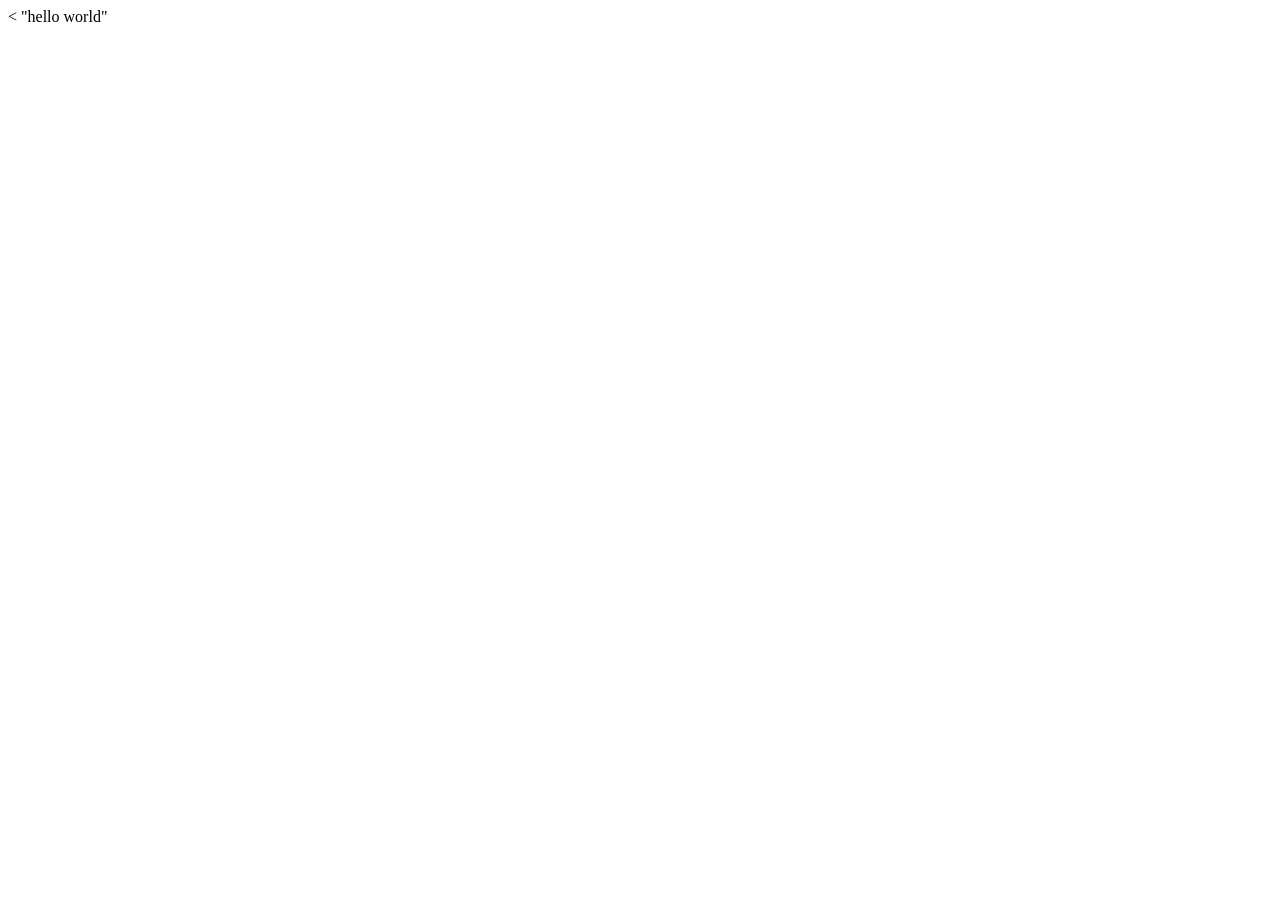
==== index.html @ 2d01280d "Menambahkan file index HTML" ====
<<!DOCTYPE html>
<html lang="en">
<head>
    <meta charset="UTF-8">
    <meta name="viewport" content="width=device-width, initial-scale=1.0">
    <title>Document</title>
</head>
<body>
    "hello world"
</body>
</html>
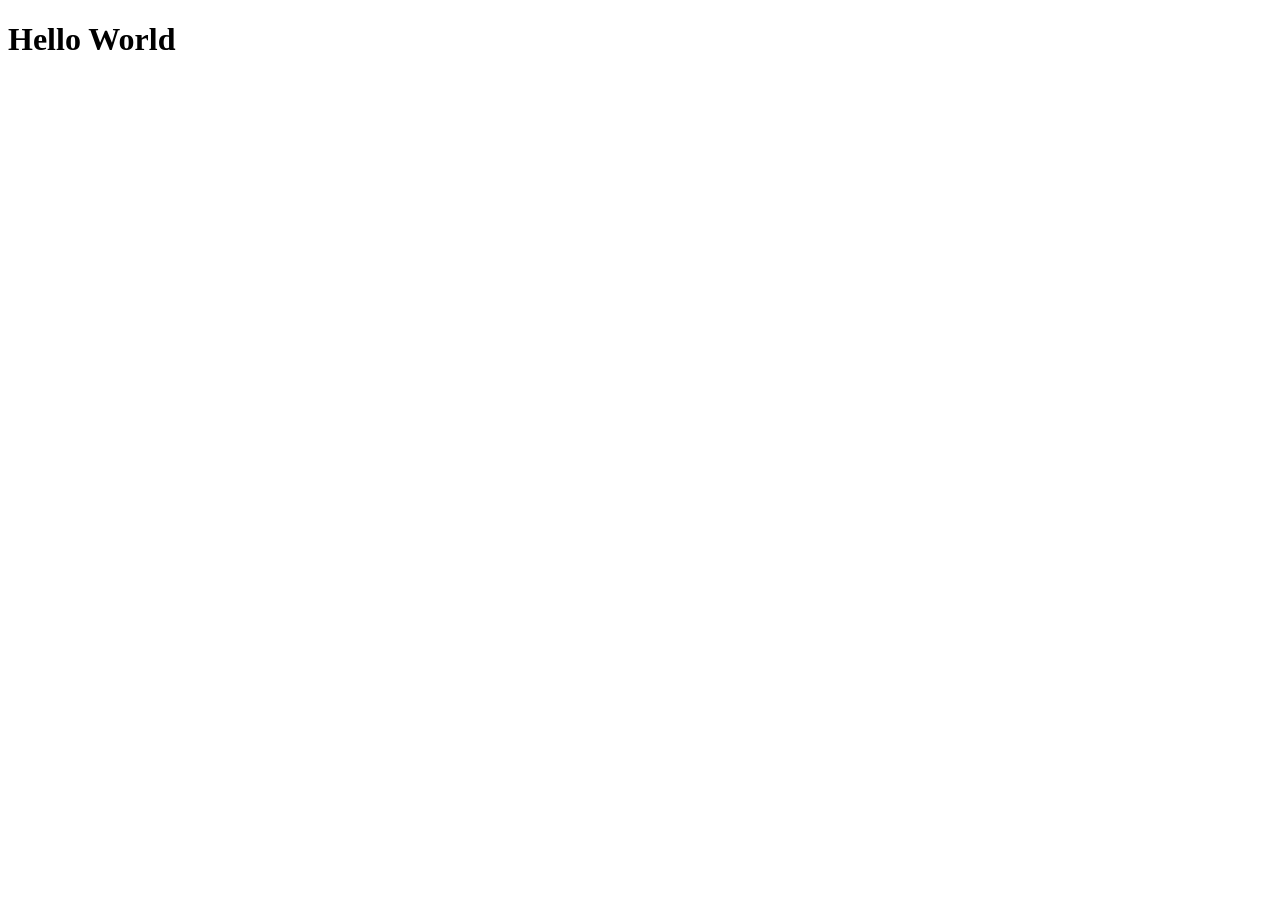
==== commit 793132a5: "Menambahkan halaman index" ====
--- a/index.html
+++ b/index.html
@@ -1,11 +1,11 @@
-<<!DOCTYPE html>
+<!DOCTYPE html>
 <html lang="en">
 <head>
     <meta charset="UTF-8">
     <meta name="viewport" content="width=device-width, initial-scale=1.0">
-    <title>Document</title>
+    <title>ICC Pertemuan 1</title>
 </head>
 <body>
-    "hello world"
+    <h1>Hello World</h1>
 </body>
 </html>
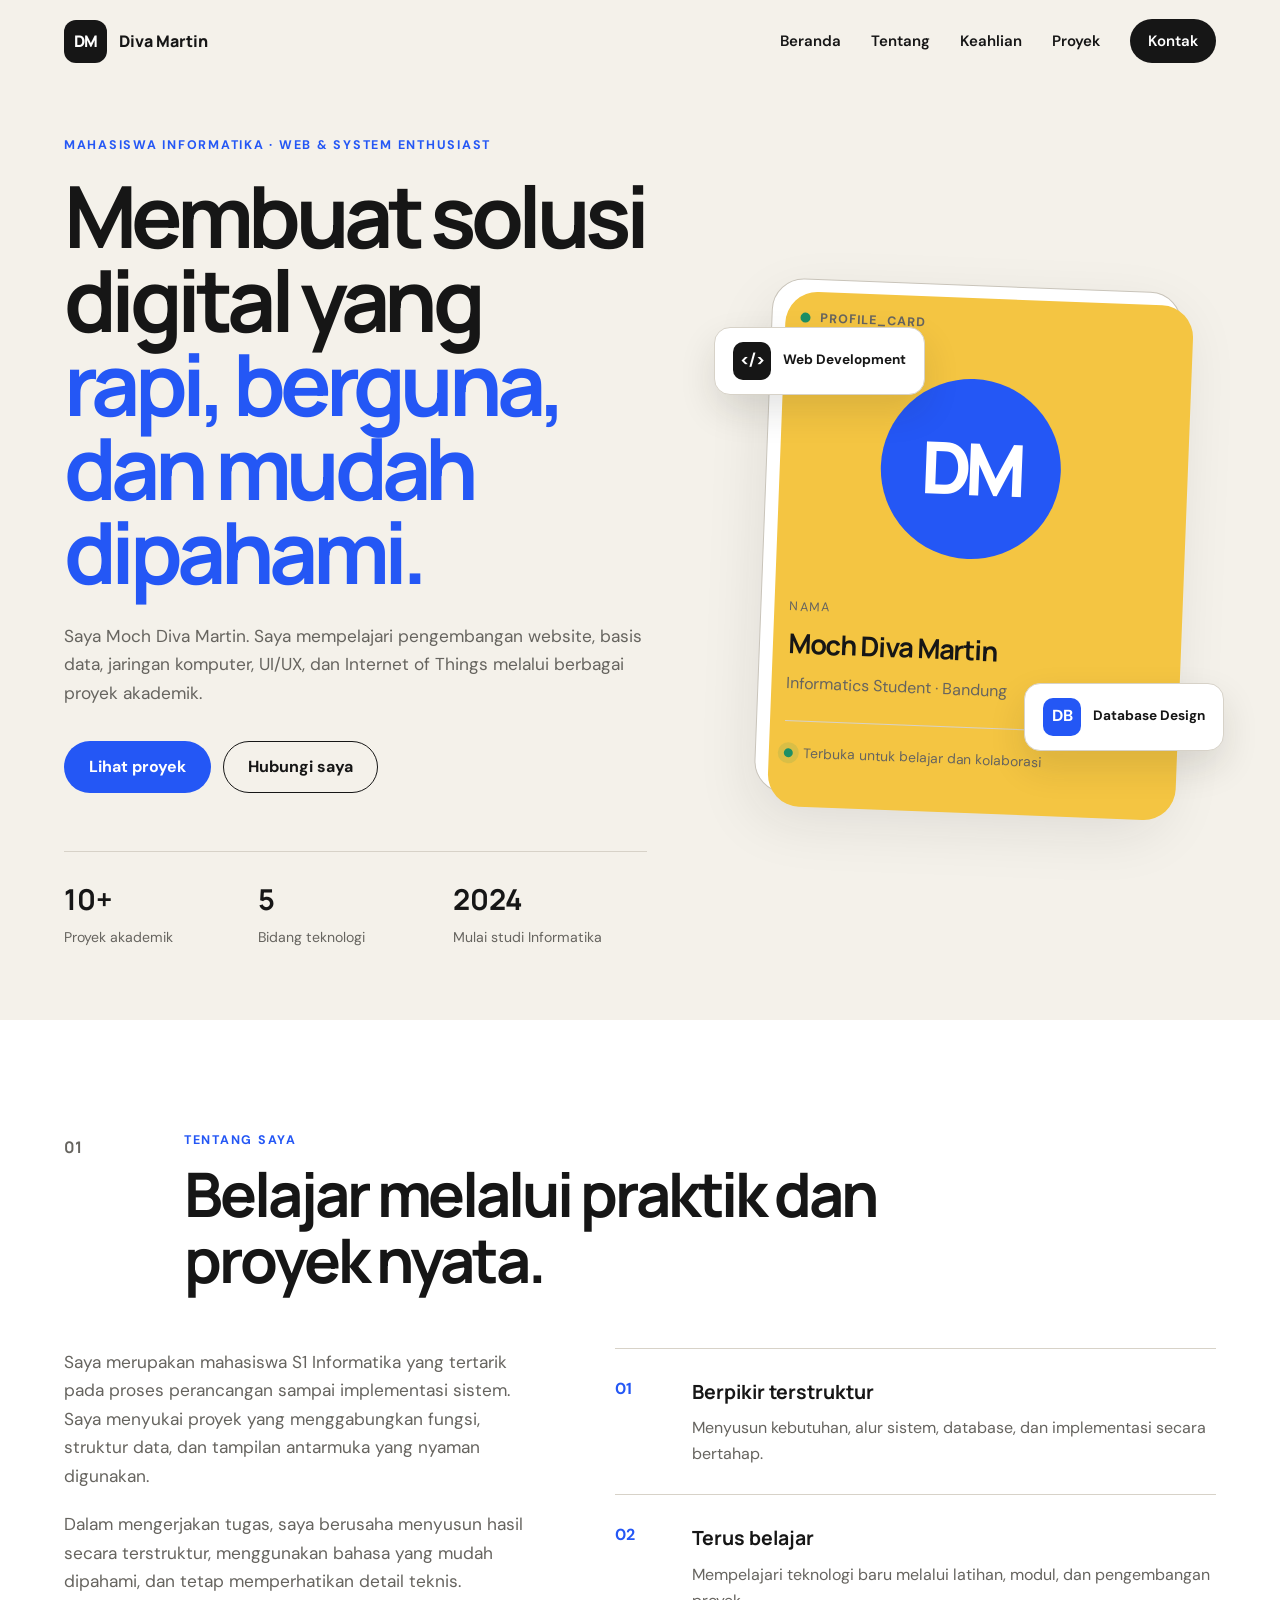
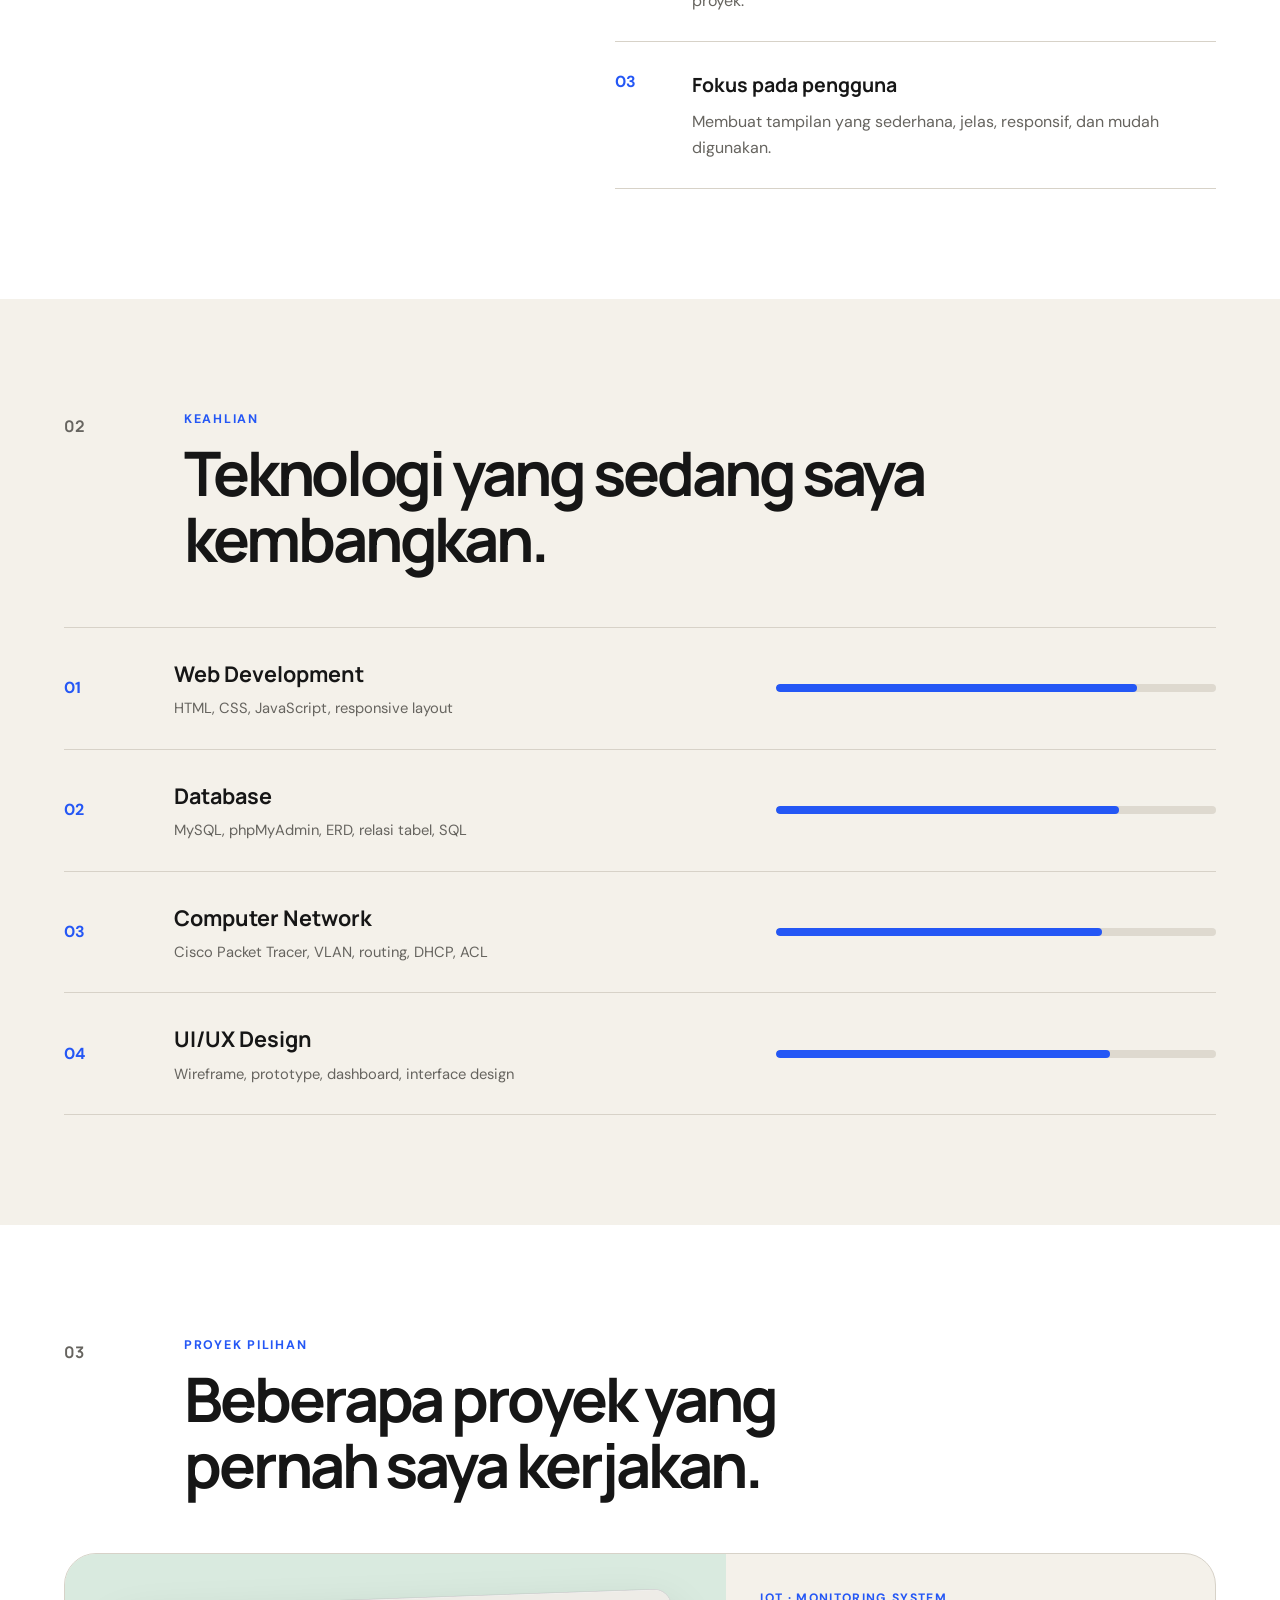
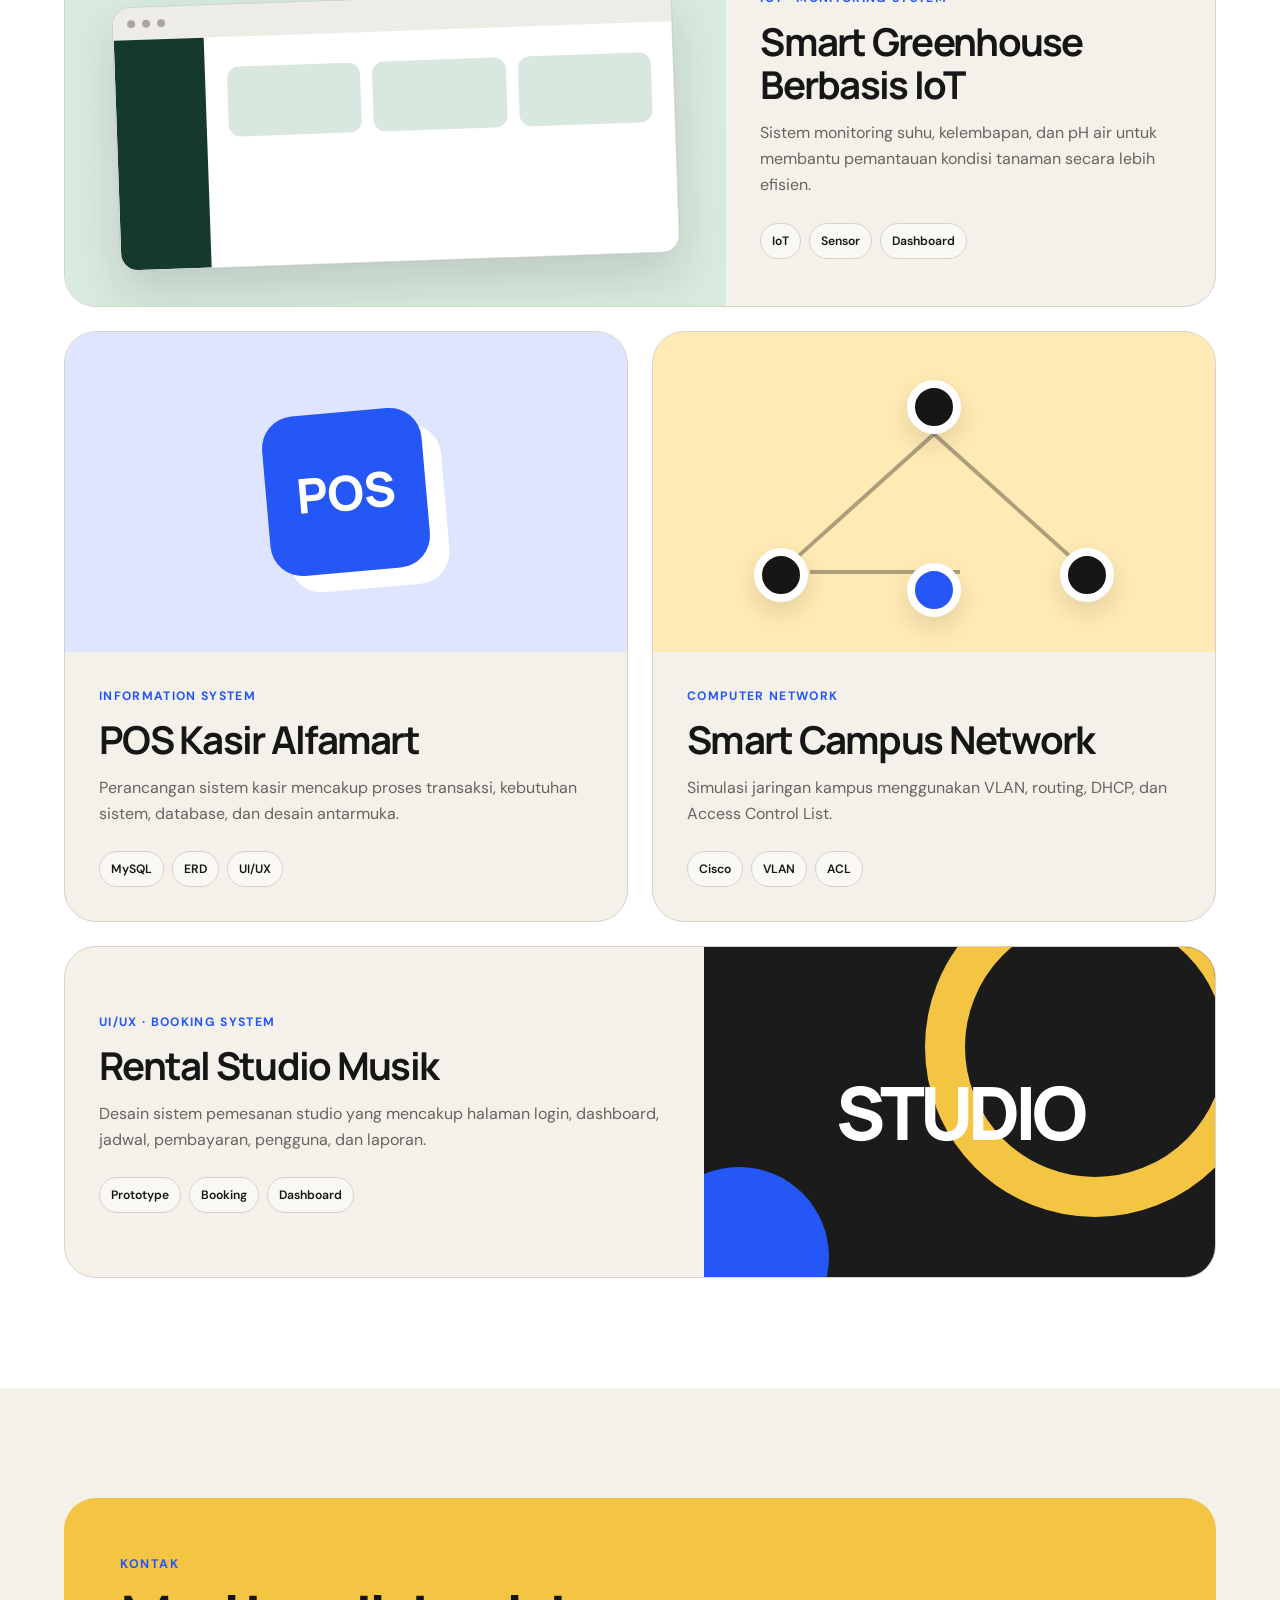
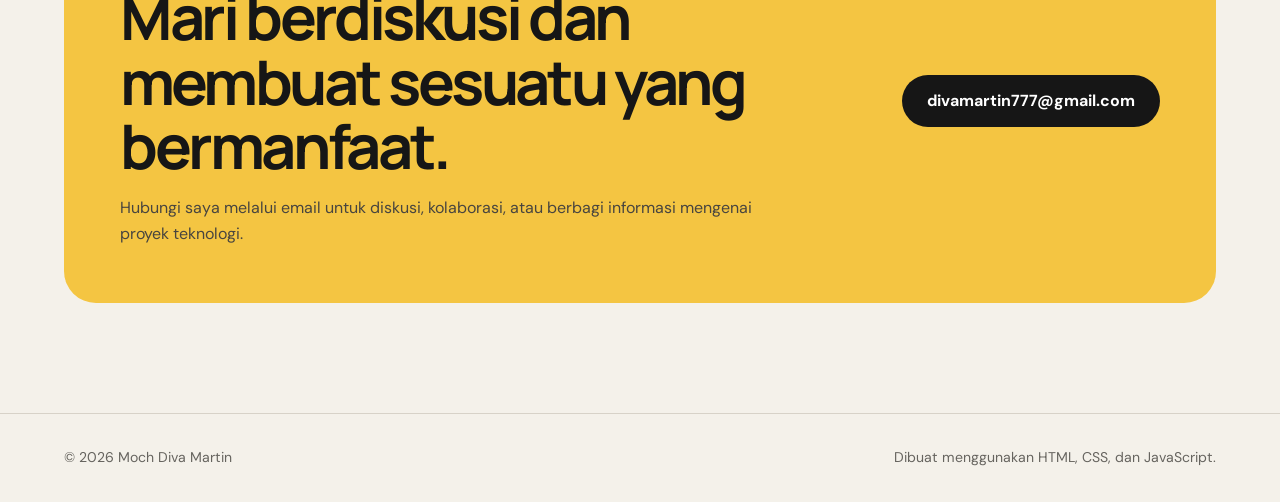
==== commit 87adb5f7: "Membuat tampilan website portofolio" ====
--- a/index.html
+++ b/index.html
@@ -1,11 +1,361 @@
 <!DOCTYPE html>
-<html lang="en">
+<html lang="id">
 <head>
     <meta charset="UTF-8">
     <meta name="viewport" content="width=device-width, initial-scale=1.0">
-    <title>ICC Pertemuan 1</title>
+    <meta name="description" content="Portofolio Moch Diva Martin, mahasiswa Informatika.">
+    <title>Moch Diva Martin | Portofolio</title>
+
+    <link rel="stylesheet" href="style.css">
 </head>
 <body>
-    <h1>Hello World</h1>
+    <header class="header" id="header">
+        <div class="container nav-wrapper">
+            <a class="brand" href="#beranda" aria-label="Kembali ke beranda">
+                <span class="brand-box">DM</span>
+                <span class="brand-text">Diva Martin</span>
+            </a>
+
+            <button class="menu-button" id="menuButton" aria-label="Buka menu navigasi" aria-expanded="false">
+                <span></span>
+                <span></span>
+                <span></span>
+            </button>
+
+            <nav class="navigation" id="navigation">
+                <a href="#beranda">Beranda</a>
+                <a href="#tentang">Tentang</a>
+                <a href="#keahlian">Keahlian</a>
+                <a href="#proyek">Proyek</a>
+                <a href="#kontak" class="nav-contact">Kontak</a>
+            </nav>
+        </div>
+    </header>
+
+    <main>
+        <section class="hero" id="beranda">
+            <div class="container hero-grid">
+                <div class="hero-copy reveal">
+                    <p class="eyebrow">Mahasiswa Informatika · Web & System Enthusiast</p>
+
+                    <h1>
+                        Membuat solusi digital yang
+                        <span>rapi, berguna, dan mudah dipahami.</span>
+                    </h1>
+
+                    <p class="hero-description">
+                        Saya Moch Diva Martin. Saya mempelajari pengembangan website,
+                        basis data, jaringan komputer, UI/UX, dan Internet of Things
+                        melalui berbagai proyek akademik.
+                    </p>
+
+                    <div class="hero-buttons">
+                        <a href="#proyek" class="button button-primary">Lihat proyek</a>
+                        <a href="#kontak" class="button button-secondary">Hubungi saya</a>
+                    </div>
+
+                    <div class="hero-facts">
+                        <div>
+                            <strong>10+</strong>
+                            <span>Proyek akademik</span>
+                        </div>
+                        <div>
+                            <strong>5</strong>
+                            <span>Bidang teknologi</span>
+                        </div>
+                        <div>
+                            <strong>2024</strong>
+                            <span>Mulai studi Informatika</span>
+                        </div>
+                    </div>
+                </div>
+
+                <div class="hero-visual reveal">
+                    <div class="visual-card">
+                        <div class="visual-top">
+                            <span class="visual-dot"></span>
+                            <span>PROFILE_CARD</span>
+                        </div>
+
+                        <div class="avatar">DM</div>
+
+                        <div class="visual-info">
+                            <p class="visual-label">Nama</p>
+                            <h2>Moch Diva Martin</h2>
+                            <p>Informatics Student · Bandung</p>
+                        </div>
+
+                        <div class="visual-status">
+                            <span></span>
+                            Terbuka untuk belajar dan kolaborasi
+                        </div>
+                    </div>
+
+                    <div class="floating-card floating-code">
+                        <span>&lt;/&gt;</span>
+                        <p>Web Development</p>
+                    </div>
+
+                    <div class="floating-card floating-data">
+                        <span>DB</span>
+                        <p>Database Design</p>
+                    </div>
+                </div>
+            </div>
+        </section>
+
+        <section class="section about" id="tentang">
+            <div class="container">
+                <div class="section-heading reveal">
+                    <p class="section-number">01</p>
+                    <div>
+                        <p class="eyebrow">Tentang saya</p>
+                        <h2>Belajar melalui praktik dan proyek nyata.</h2>
+                    </div>
+                </div>
+
+                <div class="about-grid">
+                    <article class="about-description reveal">
+                        <p>
+                            Saya merupakan mahasiswa S1 Informatika yang tertarik pada
+                            proses perancangan sampai implementasi sistem. Saya menyukai
+                            proyek yang menggabungkan fungsi, struktur data, dan tampilan
+                            antarmuka yang nyaman digunakan.
+                        </p>
+
+                        <p>
+                            Dalam mengerjakan tugas, saya berusaha menyusun hasil secara
+                            terstruktur, menggunakan bahasa yang mudah dipahami, dan tetap
+                            memperhatikan detail teknis.
+                        </p>
+                    </article>
+
+                    <div class="about-points">
+                        <article class="point-card reveal">
+                            <span>01</span>
+                            <div>
+                                <h3>Berpikir terstruktur</h3>
+                                <p>Menyusun kebutuhan, alur sistem, database, dan implementasi secara bertahap.</p>
+                            </div>
+                        </article>
+
+                        <article class="point-card reveal">
+                            <span>02</span>
+                            <div>
+                                <h3>Terus belajar</h3>
+                                <p>Mempelajari teknologi baru melalui latihan, modul, dan pengembangan proyek.</p>
+                            </div>
+                        </article>
+
+                        <article class="point-card reveal">
+                            <span>03</span>
+                            <div>
+                                <h3>Fokus pada pengguna</h3>
+                                <p>Membuat tampilan yang sederhana, jelas, responsif, dan mudah digunakan.</p>
+                            </div>
+                        </article>
+                    </div>
+                </div>
+            </div>
+        </section>
+
+        <section class="section skills" id="keahlian">
+            <div class="container">
+                <div class="section-heading reveal">
+                    <p class="section-number">02</p>
+                    <div>
+                        <p class="eyebrow">Keahlian</p>
+                        <h2>Teknologi yang sedang saya kembangkan.</h2>
+                    </div>
+                </div>
+
+                <div class="skills-list">
+                    <article class="skill-row reveal">
+                        <div class="skill-index">01</div>
+                        <div class="skill-name">
+                            <h3>Web Development</h3>
+                            <p>HTML, CSS, JavaScript, responsive layout</p>
+                        </div>
+                        <div class="skill-level">
+                            <span style="--progress: 82%"></span>
+                        </div>
+                    </article>
+
+                    <article class="skill-row reveal">
+                        <div class="skill-index">02</div>
+                        <div class="skill-name">
+                            <h3>Database</h3>
+                            <p>MySQL, phpMyAdmin, ERD, relasi tabel, SQL</p>
+                        </div>
+                        <div class="skill-level">
+                            <span style="--progress: 78%"></span>
+                        </div>
+                    </article>
+
+                    <article class="skill-row reveal">
+                        <div class="skill-index">03</div>
+                        <div class="skill-name">
+                            <h3>Computer Network</h3>
+                            <p>Cisco Packet Tracer, VLAN, routing, DHCP, ACL</p>
+                        </div>
+                        <div class="skill-level">
+                            <span style="--progress: 74%"></span>
+                        </div>
+                    </article>
+
+                    <article class="skill-row reveal">
+                        <div class="skill-index">04</div>
+                        <div class="skill-name">
+                            <h3>UI/UX Design</h3>
+                            <p>Wireframe, prototype, dashboard, interface design</p>
+                        </div>
+                        <div class="skill-level">
+                            <span style="--progress: 76%"></span>
+                        </div>
+                    </article>
+                </div>
+            </div>
+        </section>
+
+        <section class="section projects" id="proyek">
+            <div class="container">
+                <div class="section-heading reveal">
+                    <p class="section-number">03</p>
+                    <div>
+                        <p class="eyebrow">Proyek pilihan</p>
+                        <h2>Beberapa proyek yang pernah saya kerjakan.</h2>
+                    </div>
+                </div>
+
+                <div class="projects-grid">
+                    <article class="project-card project-large reveal">
+                        <div class="project-preview greenhouse-preview">
+                            <div class="preview-window">
+                                <div class="preview-bar">
+                                    <i></i><i></i><i></i>
+                                </div>
+                                <div class="preview-dashboard">
+                                    <div class="preview-sidebar"></div>
+                                    <div class="preview-content">
+                                        <span></span>
+                                        <span></span>
+                                        <span></span>
+                                    </div>
+                                </div>
+                            </div>
+                        </div>
+
+                        <div class="project-content">
+                            <p class="project-category">IoT · Monitoring System</p>
+                            <h3>Smart Greenhouse Berbasis IoT</h3>
+                            <p>
+                                Sistem monitoring suhu, kelembapan, dan pH air untuk
+                                membantu pemantauan kondisi tanaman secara lebih efisien.
+                            </p>
+                            <div class="project-tags">
+                                <span>IoT</span>
+                                <span>Sensor</span>
+                                <span>Dashboard</span>
+                            </div>
+                        </div>
+                    </article>
+
+                    <article class="project-card reveal">
+                        <div class="project-preview pos-preview">
+                            <span class="project-symbol">POS</span>
+                        </div>
+
+                        <div class="project-content">
+                            <p class="project-category">Information System</p>
+                            <h3>POS Kasir Alfamart</h3>
+                            <p>
+                                Perancangan sistem kasir mencakup proses transaksi,
+                                kebutuhan sistem, database, dan desain antarmuka.
+                            </p>
+                            <div class="project-tags">
+                                <span>MySQL</span>
+                                <span>ERD</span>
+                                <span>UI/UX</span>
+                            </div>
+                        </div>
+                    </article>
+
+                    <article class="project-card reveal">
+                        <div class="project-preview network-preview">
+                            <div class="network-node node-one"></div>
+                            <div class="network-node node-two"></div>
+                            <div class="network-node node-three"></div>
+                            <div class="network-node node-four"></div>
+                            <div class="network-line line-one"></div>
+                            <div class="network-line line-two"></div>
+                            <div class="network-line line-three"></div>
+                        </div>
+
+                        <div class="project-content">
+                            <p class="project-category">Computer Network</p>
+                            <h3>Smart Campus Network</h3>
+                            <p>
+                                Simulasi jaringan kampus menggunakan VLAN, routing,
+                                DHCP, dan Access Control List.
+                            </p>
+                            <div class="project-tags">
+                                <span>Cisco</span>
+                                <span>VLAN</span>
+                                <span>ACL</span>
+                            </div>
+                        </div>
+                    </article>
+
+                    <article class="project-card project-wide reveal">
+                        <div class="project-content">
+                            <p class="project-category">UI/UX · Booking System</p>
+                            <h3>Rental Studio Musik</h3>
+                            <p>
+                                Desain sistem pemesanan studio yang mencakup halaman
+                                login, dashboard, jadwal, pembayaran, pengguna, dan laporan.
+                            </p>
+                            <div class="project-tags">
+                                <span>Prototype</span>
+                                <span>Booking</span>
+                                <span>Dashboard</span>
+                            </div>
+                        </div>
+
+                        <div class="studio-shape">
+                            <span>STUDIO</span>
+                        </div>
+                    </article>
+                </div>
+            </div>
+        </section>
+
+        <section class="section contact" id="kontak">
+            <div class="container">
+                <div class="contact-box reveal">
+                    <div>
+                        <p class="eyebrow">Kontak</p>
+                        <h2>Mari berdiskusi dan membuat sesuatu yang bermanfaat.</h2>
+                        <p>
+                            Hubungi saya melalui email untuk diskusi, kolaborasi,
+                            atau berbagi informasi mengenai proyek teknologi.
+                        </p>
+                    </div>
+
+                    <a class="button button-dark" href="mailto:divamartin777@gmail.com">
+                        divamartin777@gmail.com
+                    </a>
+                </div>
+            </div>
+        </section>
+    </main>
+
+    <footer class="footer">
+        <div class="container footer-wrapper">
+            <p>© <span id="currentYear"></span> Moch Diva Martin</p>
+            <p>Dibuat menggunakan HTML, CSS, dan JavaScript.</p>
+        </div>
+    </footer>
+
+    <script src="script.js"></script>
 </body>
-</html>+</html>
--- a/style.css
+++ b/style.css
@@ -0,0 +1,1052 @@
+@import url('https://fonts.googleapis.com/css2?family=DM+Sans:wght@400;500;600;700&family=Manrope:wght@500;600;700;800&display=swap');
+
+:root {
+    --background: #f4f1ea;
+    --surface: #ffffff;
+    --surface-soft: #ebe7de;
+    --text: #161616;
+    --muted: #66645f;
+    --line: #d7d2c8;
+    --primary: #2457f5;
+    --primary-dark: #163bb3;
+    --accent: #f4c542;
+    --green: #1d8f65;
+    --radius-large: 32px;
+    --radius-medium: 22px;
+    --radius-small: 14px;
+    --shadow: 0 24px 60px rgba(34, 31, 26, 0.10);
+}
+
+* {
+    box-sizing: border-box;
+    margin: 0;
+    padding: 0;
+}
+
+html {
+    scroll-behavior: smooth;
+}
+
+body {
+    color: var(--text);
+    background: var(--background);
+    font-family: "DM Sans", sans-serif;
+    line-height: 1.65;
+}
+
+body.menu-open {
+    overflow: hidden;
+}
+
+a {
+    color: inherit;
+    text-decoration: none;
+}
+
+button {
+    font: inherit;
+}
+
+.container {
+    width: min(1180px, 90%);
+    margin: 0 auto;
+}
+
+.section {
+    padding: 110px 0;
+}
+
+.eyebrow {
+    color: var(--primary);
+    font-size: 0.78rem;
+    font-weight: 700;
+    letter-spacing: 0.14em;
+    text-transform: uppercase;
+}
+
+.button {
+    min-height: 52px;
+    display: inline-flex;
+    align-items: center;
+    justify-content: center;
+    padding: 0 24px;
+    border: 1px solid transparent;
+    border-radius: 999px;
+    font-weight: 700;
+    transition: 0.25s ease;
+}
+
+.button-primary {
+    color: #ffffff;
+    background: var(--primary);
+}
+
+.button-primary:hover {
+    background: var(--primary-dark);
+    transform: translateY(-3px);
+}
+
+.button-secondary {
+    border-color: var(--text);
+    background: transparent;
+}
+
+.button-secondary:hover {
+    color: #ffffff;
+    background: var(--text);
+    transform: translateY(-3px);
+}
+
+.button-dark {
+    color: #ffffff;
+    background: var(--text);
+    white-space: nowrap;
+}
+
+.button-dark:hover {
+    background: var(--primary);
+    transform: translateY(-3px);
+}
+
+/* Header */
+.header {
+    position: fixed;
+    inset: 0 0 auto 0;
+    z-index: 1000;
+    border-bottom: 1px solid transparent;
+    transition: 0.3s ease;
+}
+
+.header.scrolled {
+    background: rgba(244, 241, 234, 0.9);
+    border-color: var(--line);
+    backdrop-filter: blur(18px);
+}
+
+.nav-wrapper {
+    min-height: 82px;
+    display: flex;
+    align-items: center;
+    justify-content: space-between;
+    gap: 24px;
+}
+
+.brand {
+    display: inline-flex;
+    align-items: center;
+    gap: 12px;
+    font-family: "Manrope", sans-serif;
+    font-weight: 800;
+}
+
+.brand-box {
+    width: 43px;
+    height: 43px;
+    display: grid;
+    place-items: center;
+    color: #ffffff;
+    background: var(--text);
+    border-radius: 12px;
+    letter-spacing: -0.04em;
+}
+
+.brand-text {
+    font-size: 1rem;
+}
+
+.navigation {
+    display: flex;
+    align-items: center;
+    gap: 30px;
+    font-size: 0.94rem;
+    font-weight: 600;
+}
+
+.navigation a {
+    transition: 0.2s ease;
+}
+
+.navigation a:hover {
+    color: var(--primary);
+}
+
+.navigation .nav-contact {
+    padding: 10px 18px;
+    color: #ffffff;
+    background: var(--text);
+    border-radius: 999px;
+}
+
+.navigation .nav-contact:hover {
+    color: #ffffff;
+    background: var(--primary);
+}
+
+.menu-button {
+    width: 45px;
+    height: 45px;
+    display: none;
+    place-content: center;
+    gap: 5px;
+    border: 1px solid var(--line);
+    border-radius: 12px;
+    background: var(--surface);
+    cursor: pointer;
+}
+
+.menu-button span {
+    width: 20px;
+    height: 2px;
+    display: block;
+    background: var(--text);
+    transition: 0.25s ease;
+}
+
+/* Hero */
+.hero {
+    min-height: 100vh;
+    display: grid;
+    align-items: center;
+    padding: 135px 0 70px;
+}
+
+.hero-grid {
+    display: grid;
+    grid-template-columns: 1.08fr 0.92fr;
+    align-items: center;
+    gap: 72px;
+}
+
+.hero h1 {
+    max-width: 780px;
+    margin-top: 18px;
+    font-family: "Manrope", sans-serif;
+    font-size: clamp(3.1rem, 6.7vw, 6.25rem);
+    line-height: 0.98;
+    letter-spacing: -0.065em;
+}
+
+.hero h1 span {
+    color: var(--primary);
+}
+
+.hero-description {
+    max-width: 670px;
+    margin: 28px 0 34px;
+    color: var(--muted);
+    font-size: 1.08rem;
+}
+
+.hero-buttons {
+    display: flex;
+    flex-wrap: wrap;
+    gap: 12px;
+}
+
+.hero-facts {
+    margin-top: 58px;
+    display: grid;
+    grid-template-columns: repeat(3, 1fr);
+    border-top: 1px solid var(--line);
+}
+
+.hero-facts div {
+    padding: 24px 20px 0 0;
+}
+
+.hero-facts strong {
+    display: block;
+    font-family: "Manrope", sans-serif;
+    font-size: 1.8rem;
+}
+
+.hero-facts span {
+    color: var(--muted);
+    font-size: 0.88rem;
+}
+
+.hero-visual {
+    position: relative;
+    min-height: 540px;
+    display: grid;
+    place-items: center;
+}
+
+.visual-card {
+    position: relative;
+    z-index: 2;
+    width: min(100%, 410px);
+    padding: 28px;
+    border: 1px solid #c9c4ba;
+    border-radius: var(--radius-large);
+    background: var(--surface);
+    box-shadow: var(--shadow);
+    transform: rotate(2.2deg);
+}
+
+.visual-card::before {
+    content: "";
+    position: absolute;
+    inset: 12px -13px -14px 13px;
+    z-index: -1;
+    border-radius: var(--radius-large);
+    background: var(--accent);
+}
+
+.visual-top {
+    display: flex;
+    align-items: center;
+    gap: 10px;
+    color: var(--muted);
+    font-size: 0.78rem;
+    font-weight: 700;
+    letter-spacing: 0.08em;
+}
+
+.visual-dot {
+    width: 10px;
+    height: 10px;
+    border-radius: 50%;
+    background: var(--green);
+}
+
+.avatar {
+    width: 180px;
+    height: 180px;
+    display: grid;
+    place-items: center;
+    margin: 44px auto;
+    color: #ffffff;
+    background: var(--primary);
+    border-radius: 50%;
+    font-family: "Manrope", sans-serif;
+    font-size: 4.5rem;
+    font-weight: 800;
+    letter-spacing: -0.09em;
+}
+
+.visual-label {
+    color: var(--muted);
+    font-size: 0.78rem;
+    text-transform: uppercase;
+    letter-spacing: 0.12em;
+}
+
+.visual-info h2 {
+    margin: 5px 0 4px;
+    font-family: "Manrope", sans-serif;
+    font-size: 1.7rem;
+    letter-spacing: -0.04em;
+}
+
+.visual-info > p:last-child {
+    color: var(--muted);
+}
+
+.visual-status {
+    margin-top: 24px;
+    display: flex;
+    align-items: center;
+    gap: 10px;
+    padding-top: 20px;
+    border-top: 1px solid var(--line);
+    color: var(--muted);
+    font-size: 0.86rem;
+}
+
+.visual-status span {
+    width: 9px;
+    height: 9px;
+    flex: 0 0 auto;
+    border-radius: 50%;
+    background: var(--green);
+    box-shadow: 0 0 0 6px rgba(29, 143, 101, 0.12);
+}
+
+.floating-card {
+    position: absolute;
+    z-index: 3;
+    display: flex;
+    align-items: center;
+    gap: 12px;
+    padding: 14px 18px;
+    border: 1px solid var(--line);
+    border-radius: 16px;
+    background: var(--surface);
+    box-shadow: 0 16px 36px rgba(34, 31, 26, 0.12);
+    animation: floating 4.8s ease-in-out infinite;
+}
+
+.floating-card span {
+    width: 38px;
+    height: 38px;
+    display: grid;
+    place-items: center;
+    color: #ffffff;
+    background: var(--text);
+    border-radius: 10px;
+    font-weight: 700;
+}
+
+.floating-card p {
+    font-size: 0.85rem;
+    font-weight: 700;
+}
+
+.floating-code {
+    top: 54px;
+    left: -5px;
+}
+
+.floating-data {
+    right: -8px;
+    bottom: 62px;
+    animation-delay: -2s;
+}
+
+.floating-data span {
+    background: var(--primary);
+}
+
+@keyframes floating {
+    0%, 100% { transform: translateY(0); }
+    50% { transform: translateY(-12px); }
+}
+
+/* Section heading */
+.section-heading {
+    display: grid;
+    grid-template-columns: 90px 1fr;
+    gap: 30px;
+    align-items: start;
+    margin-bottom: 54px;
+}
+
+.section-number {
+    padding-top: 4px;
+    color: var(--muted);
+    font-family: "Manrope", sans-serif;
+    font-weight: 700;
+}
+
+.section-heading h2 {
+    max-width: 760px;
+    margin-top: 10px;
+    font-family: "Manrope", sans-serif;
+    font-size: clamp(2.2rem, 4.8vw, 4rem);
+    line-height: 1.08;
+    letter-spacing: -0.05em;
+}
+
+/* About */
+.about {
+    background: var(--surface);
+}
+
+.about-grid {
+    display: grid;
+    grid-template-columns: 0.88fr 1.12fr;
+    gap: 78px;
+    align-items: start;
+}
+
+.about-description {
+    color: var(--muted);
+    font-size: 1.08rem;
+}
+
+.about-description p + p {
+    margin-top: 20px;
+}
+
+.about-points {
+    display: grid;
+}
+
+.point-card {
+    display: grid;
+    grid-template-columns: 55px 1fr;
+    gap: 22px;
+    padding: 27px 0;
+    border-top: 1px solid var(--line);
+}
+
+.point-card:last-child {
+    border-bottom: 1px solid var(--line);
+}
+
+.point-card > span {
+    color: var(--primary);
+    font-weight: 700;
+}
+
+.point-card h3 {
+    margin-bottom: 7px;
+    font-family: "Manrope", sans-serif;
+    font-size: 1.22rem;
+}
+
+.point-card p {
+    color: var(--muted);
+}
+
+/* Skills */
+.skills-list {
+    border-top: 1px solid var(--line);
+}
+
+.skill-row {
+    display: grid;
+    grid-template-columns: 80px 1.3fr 1fr;
+    align-items: center;
+    gap: 30px;
+    padding: 28px 0;
+    border-bottom: 1px solid var(--line);
+}
+
+.skill-index {
+    color: var(--primary);
+    font-weight: 700;
+}
+
+.skill-name h3 {
+    font-family: "Manrope", sans-serif;
+    font-size: 1.35rem;
+}
+
+.skill-name p {
+    margin-top: 5px;
+    color: var(--muted);
+    font-size: 0.92rem;
+}
+
+.skill-level {
+    height: 8px;
+    overflow: hidden;
+    border-radius: 999px;
+    background: #ded9cf;
+}
+
+.skill-level span {
+    width: var(--progress);
+    height: 100%;
+    display: block;
+    border-radius: inherit;
+    background: var(--primary);
+    transform: scaleX(0);
+    transform-origin: left;
+    transition: transform 1s ease 0.2s;
+}
+
+.skill-row.show .skill-level span {
+    transform: scaleX(1);
+}
+
+/* Projects */
+.projects {
+    background: var(--surface);
+}
+
+.projects-grid {
+    display: grid;
+    grid-template-columns: repeat(2, minmax(0, 1fr));
+    gap: 24px;
+}
+
+.project-card {
+    overflow: hidden;
+    border: 1px solid var(--line);
+    border-radius: var(--radius-large);
+    background: var(--background);
+    transition: 0.28s ease;
+}
+
+.project-card:hover {
+    transform: translateY(-8px);
+    box-shadow: var(--shadow);
+}
+
+.project-large {
+    grid-column: span 2;
+    display: grid;
+    grid-template-columns: 1.15fr 0.85fr;
+}
+
+.project-wide {
+    grid-column: span 2;
+    display: grid;
+    grid-template-columns: 1fr 0.8fr;
+    align-items: center;
+    min-height: 330px;
+}
+
+.project-preview {
+    position: relative;
+    min-height: 320px;
+    overflow: hidden;
+}
+
+.greenhouse-preview {
+    display: grid;
+    place-items: center;
+    padding: 44px;
+    background: #d9eadf;
+}
+
+.preview-window {
+    width: min(100%, 560px);
+    overflow: hidden;
+    border: 1px solid rgba(22, 22, 22, 0.18);
+    border-radius: 18px;
+    background: #ffffff;
+    box-shadow: 0 22px 50px rgba(22, 22, 22, 0.14);
+    transform: rotate(-2deg);
+}
+
+.preview-bar {
+    display: flex;
+    gap: 7px;
+    padding: 12px 14px;
+    background: #eeece7;
+}
+
+.preview-bar i {
+    width: 8px;
+    height: 8px;
+    border-radius: 50%;
+    background: #aaa69f;
+}
+
+.preview-dashboard {
+    min-height: 230px;
+    display: grid;
+    grid-template-columns: 90px 1fr;
+}
+
+.preview-sidebar {
+    background: #15392c;
+}
+
+.preview-content {
+    display: grid;
+    grid-template-columns: repeat(3, 1fr);
+    gap: 12px;
+    align-content: start;
+    padding: 30px 22px;
+}
+
+.preview-content span {
+    height: 70px;
+    border-radius: 12px;
+    background: #d8e8de;
+}
+
+.project-content {
+    padding: 34px;
+}
+
+.project-category {
+    margin-bottom: 12px;
+    color: var(--primary);
+    font-size: 0.76rem;
+    font-weight: 700;
+    letter-spacing: 0.11em;
+    text-transform: uppercase;
+}
+
+.project-content h3 {
+    margin-bottom: 14px;
+    font-family: "Manrope", sans-serif;
+    font-size: clamp(1.6rem, 3vw, 2.4rem);
+    line-height: 1.12;
+    letter-spacing: -0.045em;
+}
+
+.project-content > p:not(.project-category) {
+    color: var(--muted);
+}
+
+.project-tags {
+    display: flex;
+    flex-wrap: wrap;
+    gap: 8px;
+    margin-top: 24px;
+}
+
+.project-tags span {
+    padding: 7px 11px;
+    border: 1px solid var(--line);
+    border-radius: 999px;
+    background: rgba(255, 255, 255, 0.5);
+    font-size: 0.76rem;
+    font-weight: 600;
+}
+
+.pos-preview {
+    display: grid;
+    place-items: center;
+    background: #dfe5ff;
+}
+
+.project-symbol {
+    width: 160px;
+    height: 160px;
+    display: grid;
+    place-items: center;
+    border-radius: 32px;
+    color: #ffffff;
+    background: var(--primary);
+    font-family: "Manrope", sans-serif;
+    font-size: 3rem;
+    font-weight: 800;
+    box-shadow: 18px 18px 0 #ffffff;
+    transform: rotate(-5deg);
+}
+
+.network-preview {
+    background: #ffe9b4;
+}
+
+.network-node {
+    position: absolute;
+    z-index: 2;
+    width: 54px;
+    height: 54px;
+    border: 8px solid #ffffff;
+    border-radius: 50%;
+    background: var(--text);
+    box-shadow: 0 10px 24px rgba(22, 22, 22, 0.12);
+}
+
+.node-one { top: 48px; left: 50%; transform: translateX(-50%); }
+.node-two { left: 18%; bottom: 50px; }
+.node-three { right: 18%; bottom: 50px; }
+.node-four { left: 50%; bottom: 35px; transform: translateX(-50%); background: var(--primary); }
+
+.network-line {
+    position: absolute;
+    z-index: 1;
+    height: 4px;
+    background: rgba(22, 22, 22, 0.35);
+    transform-origin: left center;
+}
+
+.line-one {
+    width: 190px;
+    top: 100px;
+    left: 50%;
+    transform: rotate(138deg);
+}
+
+.line-two {
+    width: 190px;
+    top: 100px;
+    left: 50%;
+    transform: rotate(42deg);
+}
+
+.line-three {
+    width: 150px;
+    bottom: 78px;
+    left: 28%;
+}
+
+.studio-shape {
+    position: relative;
+    min-height: 330px;
+    display: grid;
+    place-items: center;
+    overflow: hidden;
+    background: #1b1b1b;
+}
+
+.studio-shape::before,
+.studio-shape::after {
+    content: "";
+    position: absolute;
+    border-radius: 50%;
+}
+
+.studio-shape::before {
+    width: 260px;
+    height: 260px;
+    top: -70px;
+    right: -50px;
+    border: 40px solid var(--accent);
+}
+
+.studio-shape::after {
+    width: 180px;
+    height: 180px;
+    left: -55px;
+    bottom: -70px;
+    background: var(--primary);
+}
+
+.studio-shape span {
+    position: relative;
+    z-index: 2;
+    color: #ffffff;
+    font-family: "Manrope", sans-serif;
+    font-size: clamp(2.4rem, 6vw, 4.6rem);
+    font-weight: 800;
+    letter-spacing: -0.07em;
+}
+
+/* Contact */
+.contact-box {
+    display: grid;
+    grid-template-columns: 1fr auto;
+    align-items: center;
+    gap: 46px;
+    padding: 56px;
+    border-radius: var(--radius-large);
+    background: var(--accent);
+}
+
+.contact-box h2 {
+    max-width: 760px;
+    margin: 10px 0 16px;
+    font-family: "Manrope", sans-serif;
+    font-size: clamp(2.2rem, 4.8vw, 4rem);
+    line-height: 1.05;
+    letter-spacing: -0.055em;
+}
+
+.contact-box > div > p:last-child {
+    max-width: 680px;
+    color: #48453f;
+}
+
+/* Footer */
+.footer {
+    padding: 32px 0;
+    border-top: 1px solid var(--line);
+}
+
+.footer-wrapper {
+    display: flex;
+    align-items: center;
+    justify-content: space-between;
+    gap: 20px;
+    color: var(--muted);
+    font-size: 0.88rem;
+}
+
+/* Reveal animation */
+.reveal {
+    opacity: 0;
+    transform: translateY(28px);
+    transition: opacity 0.75s ease, transform 0.75s ease;
+}
+
+.reveal.show {
+    opacity: 1;
+    transform: translateY(0);
+}
+
+/* Responsive */
+@media (max-width: 980px) {
+    .hero-grid,
+    .about-grid {
+        grid-template-columns: 1fr;
+    }
+
+    .hero-visual {
+        min-height: 500px;
+    }
+
+    .about-grid {
+        gap: 42px;
+    }
+
+    .project-large,
+    .project-wide {
+        grid-template-columns: 1fr;
+    }
+
+    .project-large {
+        grid-column: span 2;
+    }
+
+    .contact-box {
+        grid-template-columns: 1fr;
+        align-items: start;
+    }
+
+    .contact-box .button {
+        justify-self: start;
+    }
+}
+
+@media (max-width: 760px) {
+    .section {
+        padding: 82px 0;
+    }
+
+    .menu-button {
+        display: grid;
+    }
+
+    .navigation {
+        position: fixed;
+        top: 82px;
+        left: 5%;
+        right: 5%;
+        display: grid;
+        gap: 4px;
+        padding: 18px;
+        border: 1px solid var(--line);
+        border-radius: 20px;
+        background: var(--surface);
+        box-shadow: var(--shadow);
+        opacity: 0;
+        pointer-events: none;
+        transform: translateY(-14px);
+        transition: 0.25s ease;
+    }
+
+    .navigation.open {
+        opacity: 1;
+        pointer-events: auto;
+        transform: translateY(0);
+    }
+
+    .navigation a {
+        padding: 12px 14px;
+        border-radius: 12px;
+    }
+
+    .navigation .nav-contact {
+        margin-top: 6px;
+        text-align: center;
+    }
+
+    .menu-button.active span:nth-child(1) {
+        transform: translateY(7px) rotate(45deg);
+    }
+
+    .menu-button.active span:nth-child(2) {
+        opacity: 0;
+    }
+
+    .menu-button.active span:nth-child(3) {
+        transform: translateY(-7px) rotate(-45deg);
+    }
+
+    .hero {
+        padding-top: 120px;
+    }
+
+    .hero h1 {
+        font-size: clamp(3rem, 14vw, 4.5rem);
+    }
+
+    .hero-facts {
+        grid-template-columns: 1fr;
+        gap: 0;
+    }
+
+    .hero-facts div {
+        padding: 18px 0;
+        border-bottom: 1px solid var(--line);
+    }
+
+    .hero-visual {
+        min-height: 440px;
+    }
+
+    .visual-card {
+        transform: none;
+    }
+
+    .floating-card {
+        display: none;
+    }
+
+    .section-heading {
+        grid-template-columns: 1fr;
+        gap: 8px;
+    }
+
+    .section-number {
+        display: none;
+    }
+
+    .skill-row {
+        grid-template-columns: 46px 1fr;
+        gap: 16px;
+    }
+
+    .skill-level {
+        grid-column: 2;
+    }
+
+    .projects-grid {
+        grid-template-columns: 1fr;
+    }
+
+    .project-card,
+    .project-large,
+    .project-wide {
+        grid-column: auto;
+    }
+
+    .project-preview {
+        min-height: 260px;
+    }
+
+    .greenhouse-preview {
+        padding: 28px;
+    }
+
+    .contact-box {
+        padding: 34px 26px;
+    }
+
+    .button-dark {
+        white-space: normal;
+        text-align: center;
+    }
+
+    .footer-wrapper {
+        flex-direction: column;
+        align-items: flex-start;
+    }
+}
+
+@media (max-width: 480px) {
+    .container {
+        width: min(92%, 1180px);
+    }
+
+    .brand-text {
+        display: none;
+    }
+
+    .hero-buttons {
+        display: grid;
+    }
+
+    .button {
+        width: 100%;
+    }
+
+    .avatar {
+        width: 145px;
+        height: 145px;
+        font-size: 3.5rem;
+    }
+
+    .visual-card {
+        padding: 22px;
+    }
+
+    .point-card {
+        grid-template-columns: 42px 1fr;
+    }
+
+    .project-content {
+        padding: 26px;
+    }
+}
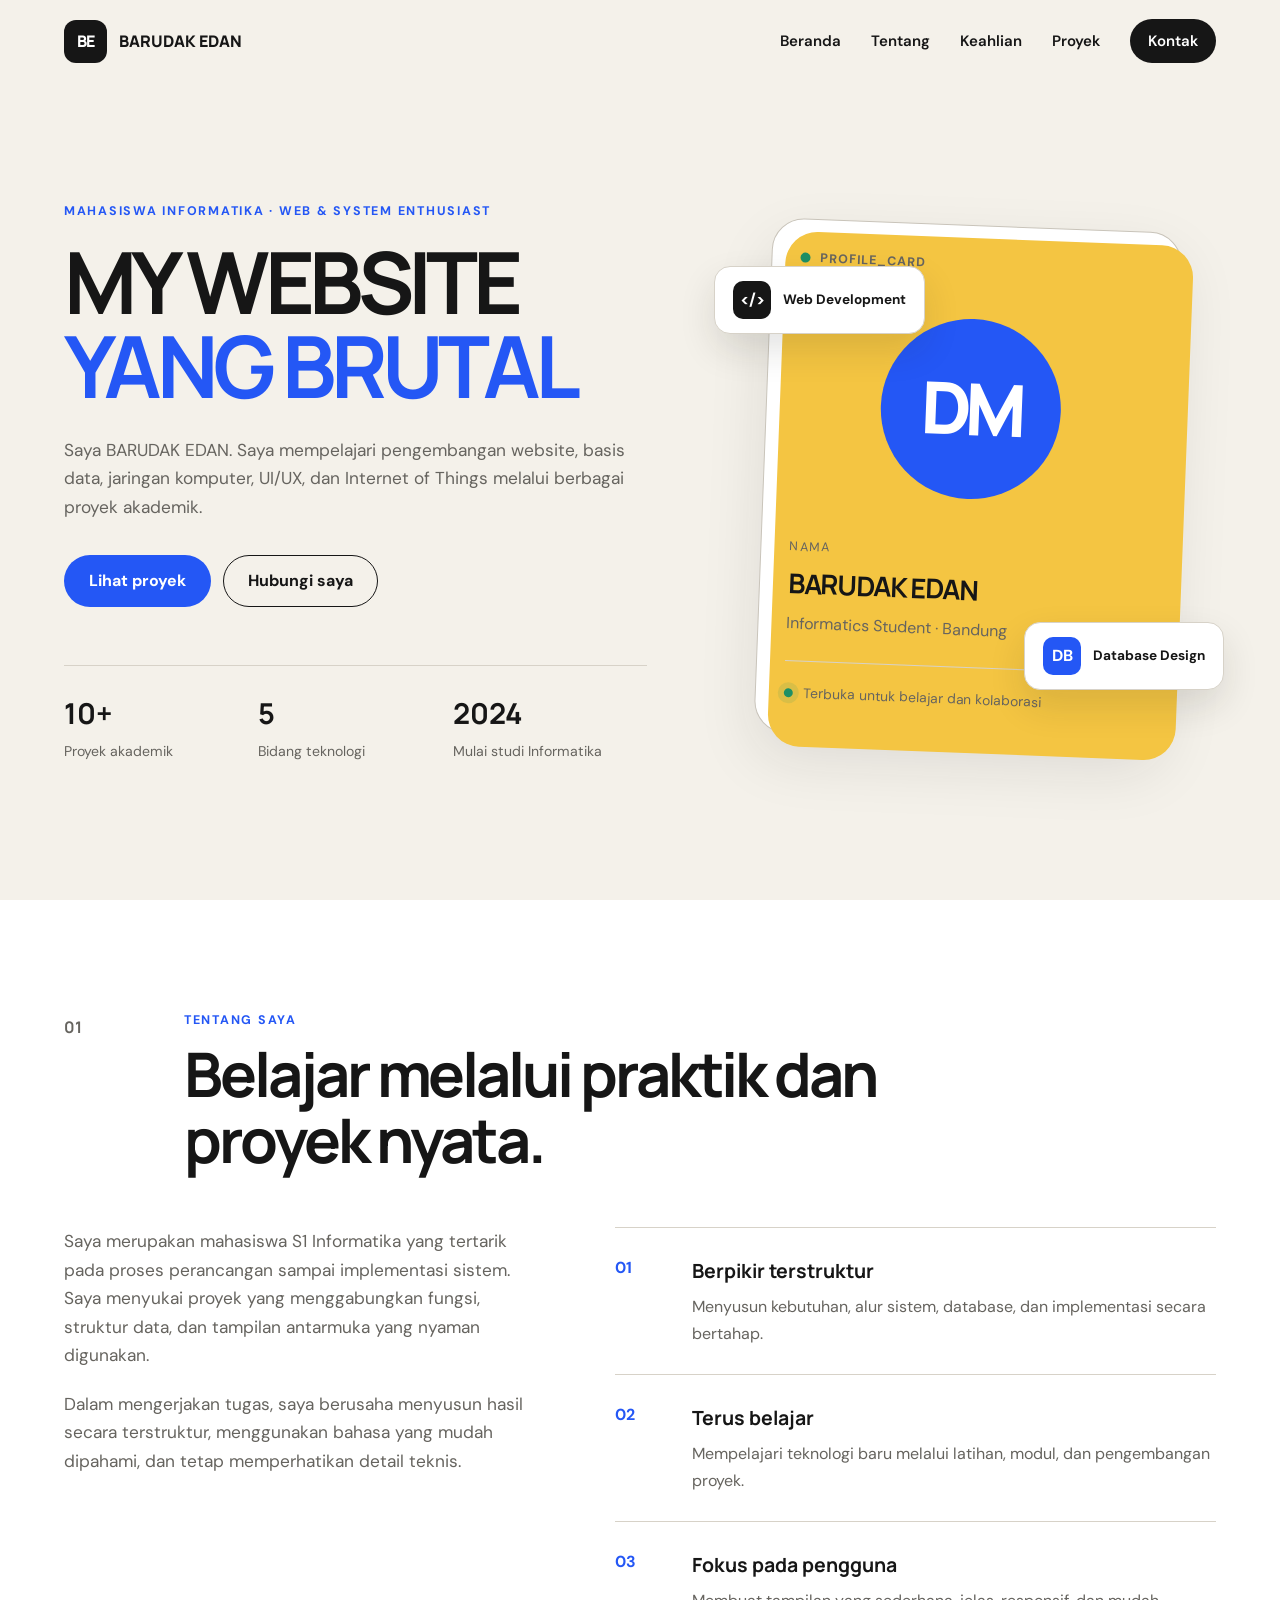
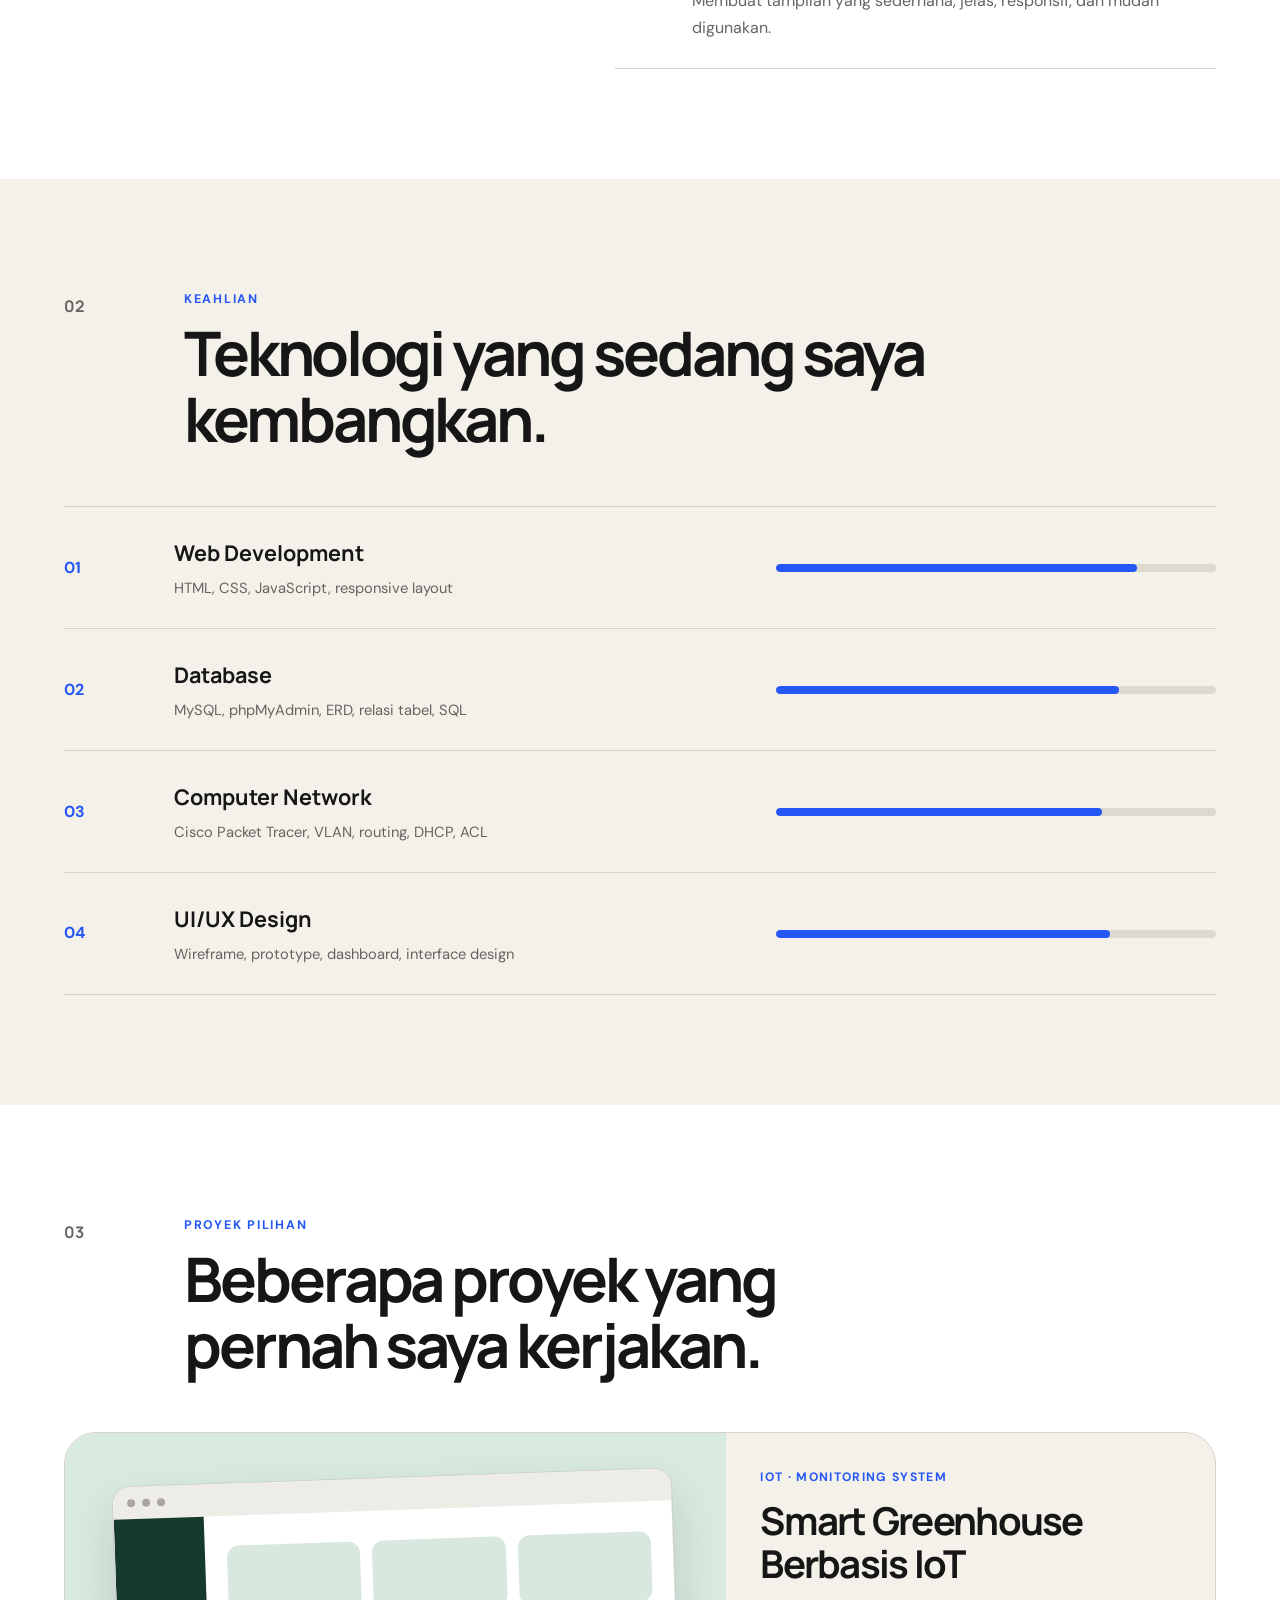
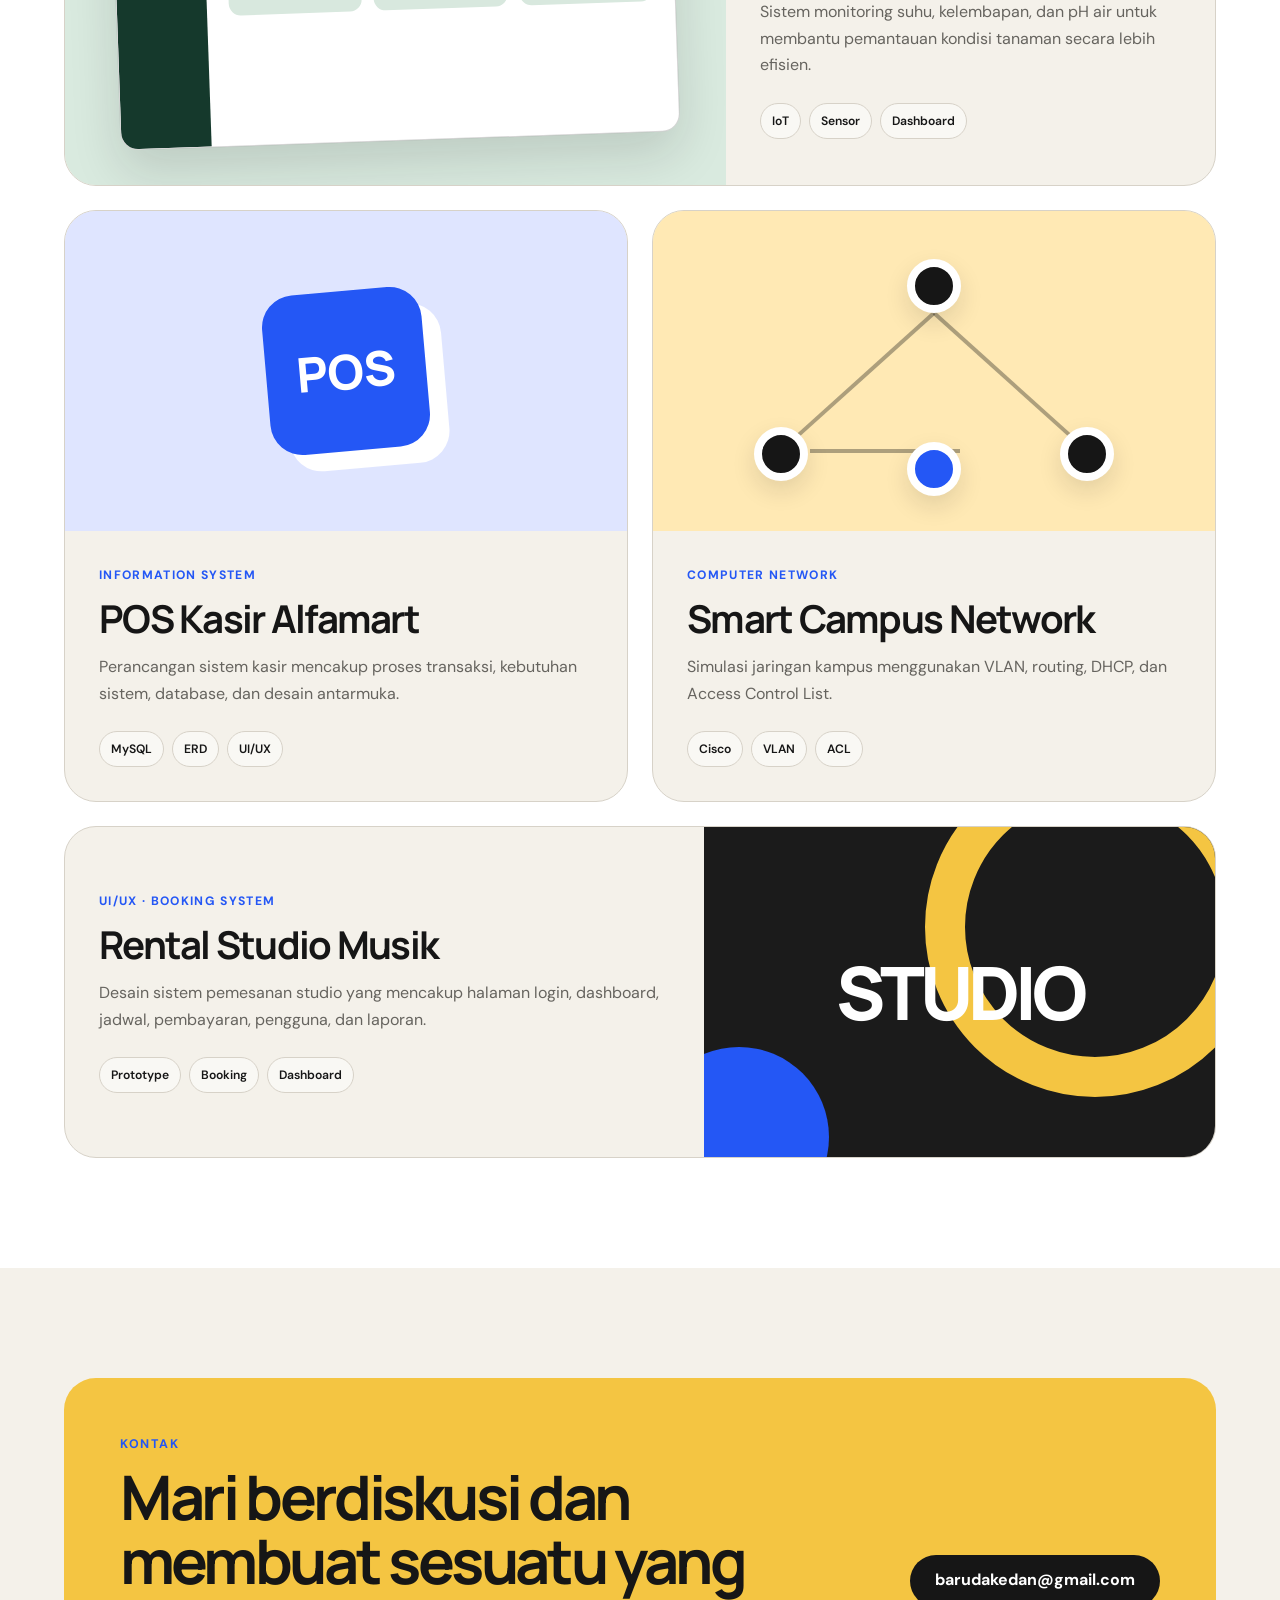
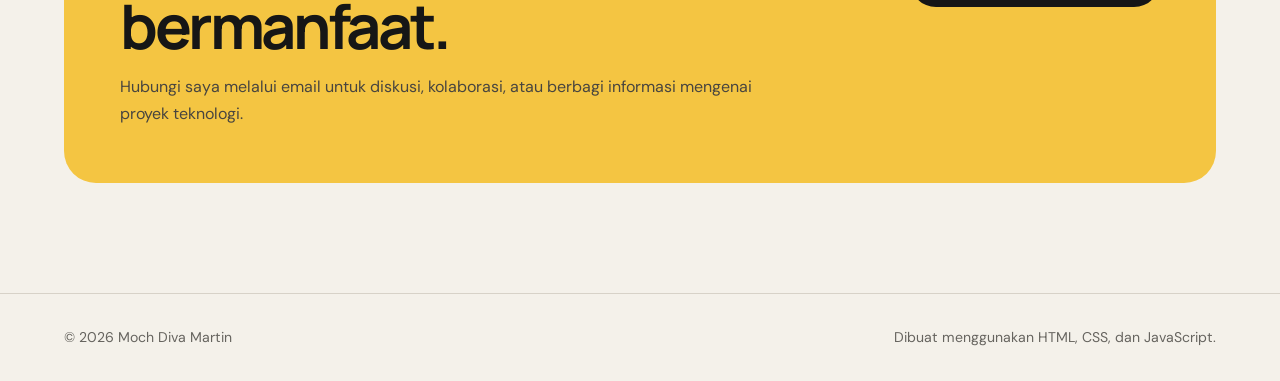
==== commit 24dab12e: "Membuat tampilan website portofolio" ====
--- a/index.html
+++ b/index.html
@@ -12,8 +12,8 @@
     <header class="header" id="header">
         <div class="container nav-wrapper">
             <a class="brand" href="#beranda" aria-label="Kembali ke beranda">
-                <span class="brand-box">DM</span>
-                <span class="brand-text">Diva Martin</span>
+                <span class="brand-box">BE</span>
+                <span class="brand-text">BARUDAK EDAN</span>
             </a>
 
             <button class="menu-button" id="menuButton" aria-label="Buka menu navigasi" aria-expanded="false">
@@ -39,12 +39,12 @@
                     <p class="eyebrow">Mahasiswa Informatika · Web & System Enthusiast</p>
 
                     <h1>
-                        Membuat solusi digital yang
-                        <span>rapi, berguna, dan mudah dipahami.</span>
+                        MY WEBSITE
+                        <span>YANG BRUTAL</span>
                     </h1>
 
                     <p class="hero-description">
-                        Saya Moch Diva Martin. Saya mempelajari pengembangan website,
+                        Saya BARUDAK EDAN. Saya mempelajari pengembangan website,
                         basis data, jaringan komputer, UI/UX, dan Internet of Things
                         melalui berbagai proyek akademik.
                     </p>
@@ -81,7 +81,7 @@
 
                         <div class="visual-info">
                             <p class="visual-label">Nama</p>
-                            <h2>Moch Diva Martin</h2>
+                            <h2>BARUDAK EDAN</h2>
                             <p>Informatics Student · Bandung</p>
                         </div>
 
@@ -341,8 +341,8 @@
                         </p>
                     </div>
 
-                    <a class="button button-dark" href="mailto:divamartin777@gmail.com">
-                        divamartin777@gmail.com
+                    <a class="button button-dark" href="mailto:Bbarudakedan@gmail.com">
+                        barudakedan@gmail.com
                     </a>
                 </div>
             </div>
